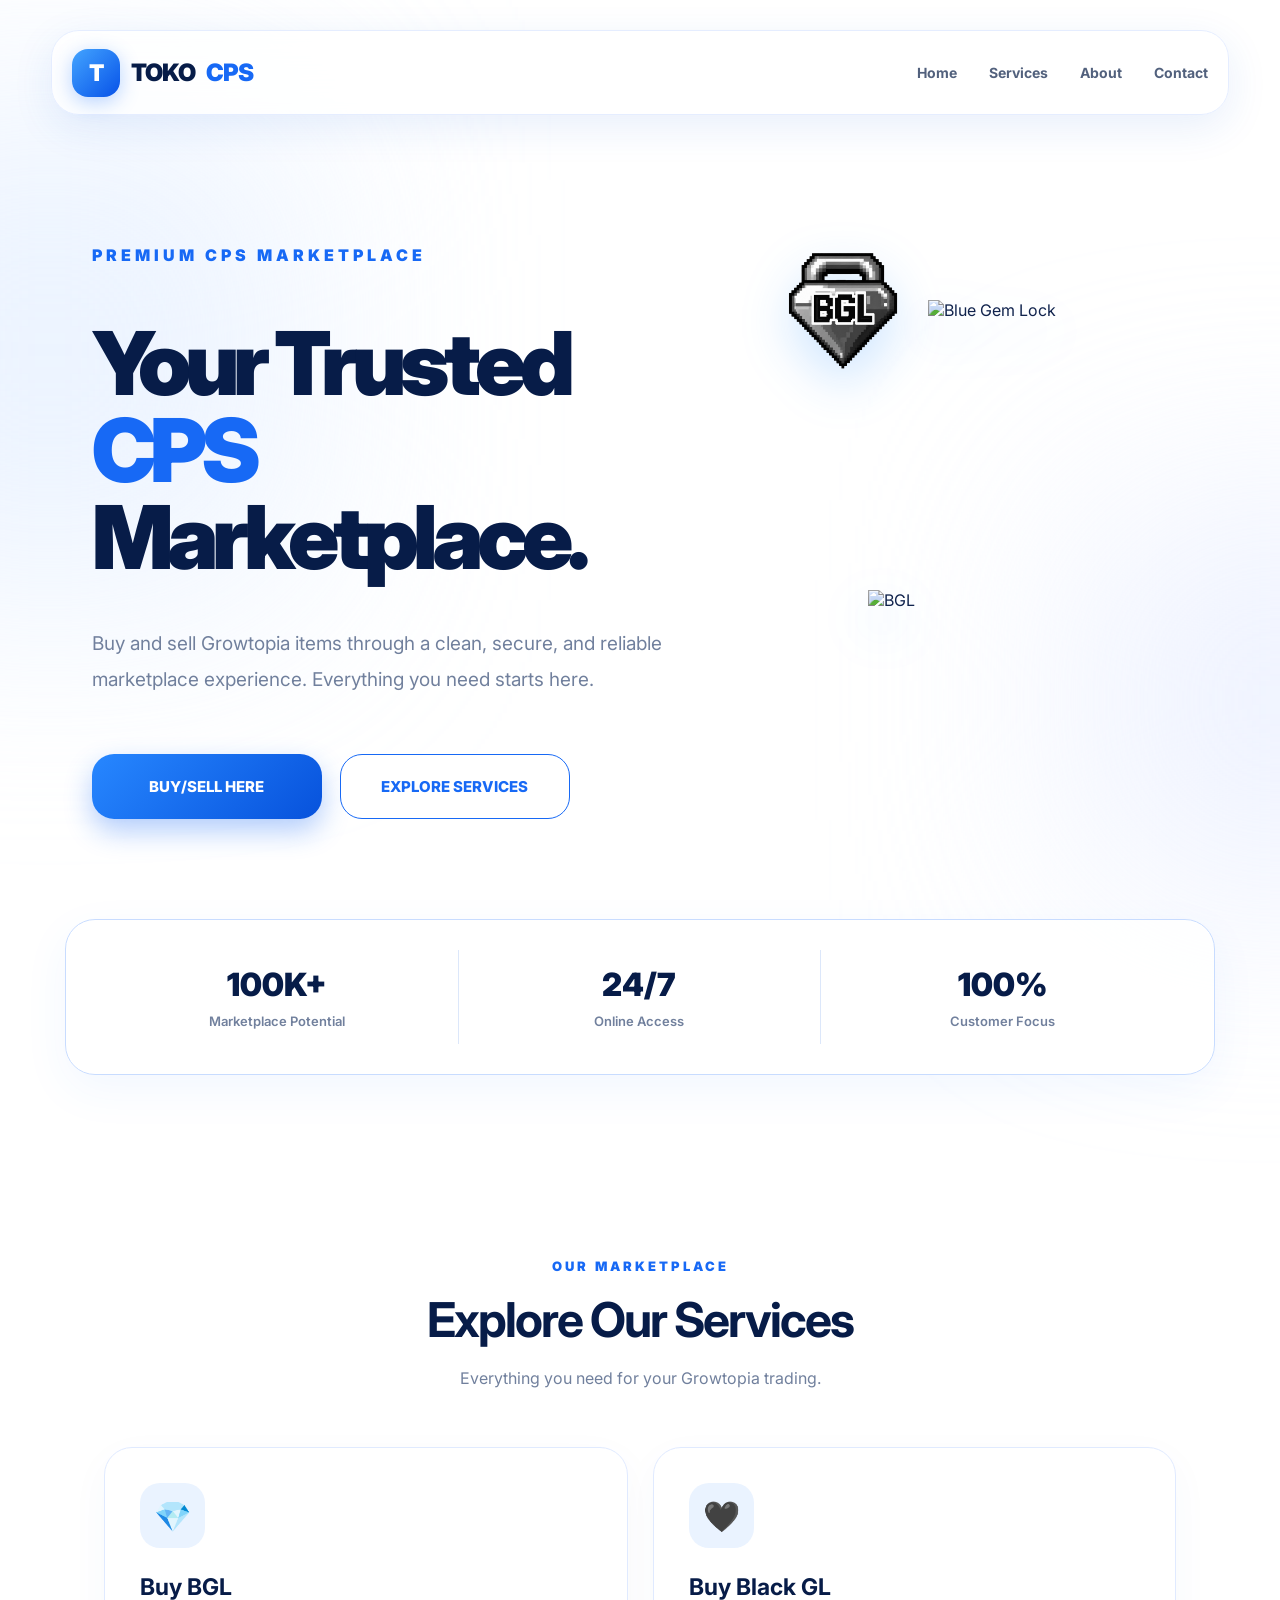
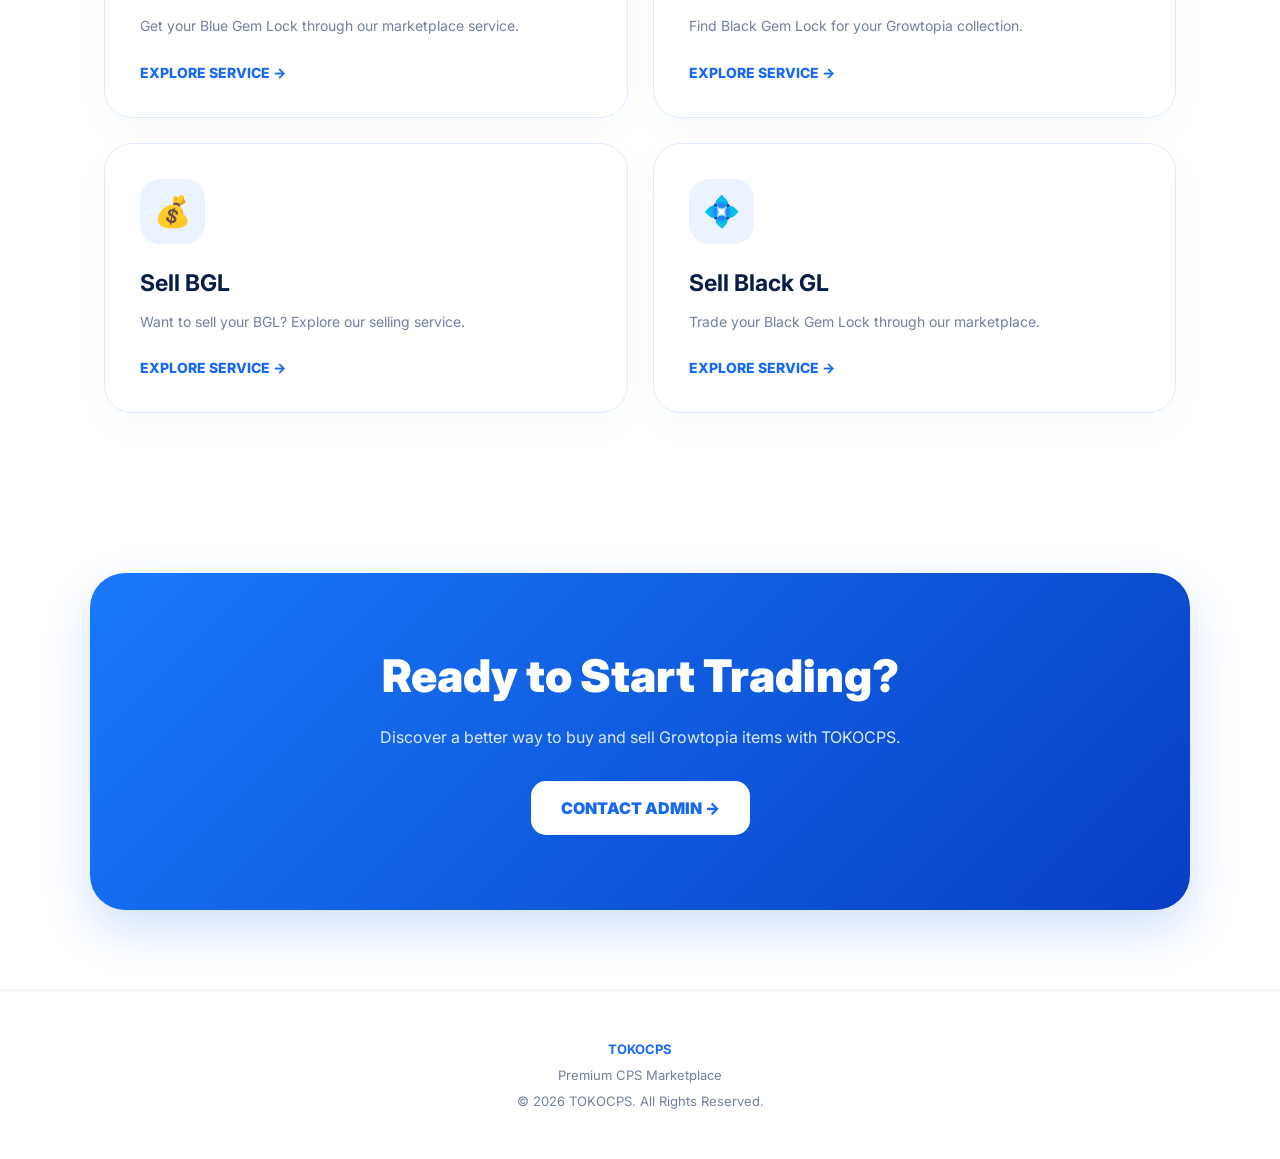
==== indext.html @ e4536896 "Create indext.html" ====
<!DOCTYPE html>
<html lang="id">
<head>
<meta charset="UTF-8">
<meta name="viewport" content="width=device-width, initial-scale=1.0">
<meta name="theme-color" content="#ffffff">

<title>TOKOCPS | Premium CPS Marketplace</title>

<style>
@import url('https://fonts.googleapis.com/css2?family=Inter:wght@400;500;600;700;800;900&display=swap');

:root {
  --blue: #1769f5;
  --blue2: #3999ff;
  --navy: #071c48;
  --text: #10234d;
  --muted: #71809d;
  --white: #ffffff;
}

* {
  margin: 0;
  padding: 0;
  box-sizing: border-box;
}

html {
  scroll-behavior: smooth;
}

body {
  font-family: 'Inter', sans-serif;
  background: #fff;
  color: var(--text);
  overflow-x: hidden;
}

/* BACKGROUND */

body::before {
  content: "";
  position: fixed;
  width: 500px;
  height: 500px;
  top: 100px;
  left: -200px;
  background: #dceaff;
  filter: blur(120px);
  opacity: .55;
  z-index: -1;
}

body::after {
  content: "";
  position: fixed;
  width: 400px;
  height: 400px;
  right: -200px;
  bottom: 0;
  background: #e3eaff;
  filter: blur(120px);
  opacity: .6;
  z-index: -1;
}

/* NAVBAR */

.nav-wrapper {
  position: sticky;
  top: 15px;
  z-index: 100;
  padding: 15px 4%;
}

.navbar {
  max-width: 1250px;
  margin: auto;
  min-height: 85px;
  padding: 12px 20px;
  display: flex;
  align-items: center;
  justify-content: space-between;
  background: rgba(255,255,255,.78);
  backdrop-filter: blur(20px);
  border: 1px solid #e5edff;
  border-radius: 28px;
  box-shadow: 0 12px 40px rgba(30,100,220,.10);
}

.logo {
  display: flex;
  align-items: center;
  gap: 11px;
  font-size: 24px;
  font-weight: 900;
  letter-spacing: -1px;
  color: var(--navy);
}

.logo-icon {
  width: 48px;
  height: 48px;
  border-radius: 16px;
  display: grid;
  place-items: center;
  color: white;
  background: linear-gradient(135deg,#43a4ff,#0752e8);
  box-shadow: 0 5px 20px #277aff55;
  font-size: 23px;
}

.logo span {
  color: var(--blue);
}

.nav-links {
  display: flex;
  align-items: center;
  gap: 32px;
}

.nav-links a {
  text-decoration: none;
  font-size: 14px;
  font-weight: 700;
  color: #52617d;
  transition: .3s;
}

.nav-links a:hover {
  color: var(--blue);
}

.menu-btn {
  border: 1px solid #dce8ff;
  background: #f5f9ff;
  color: var(--blue);
  border-radius: 16px;
  width: 55px;
  height: 55px;
  font-size: 27px;
  cursor: pointer;
  display: none;
}

/* HERO */

.hero {
  max-width: 1250px;
  min-height: 700px;
  margin: auto;
  padding: 130px 6% 100px;
  position: relative;
  display: flex;
  align-items: center;
}

.hero-content {
  max-width: 750px;
  position: relative;
  z-index: 3;
}

.eyebrow {
  color: var(--blue);
  font-size: 16px;
  font-weight: 900;
  letter-spacing: 4px;
  margin-bottom: 55px;
}

.hero h1 {
  color: var(--navy);
  font-size: clamp(48px,8vw,88px);
  line-height: .99;
  letter-spacing: -6px;
  font-weight: 900;
  margin-bottom: 45px;
}

.hero h1 span {
  color: var(--blue);
}

.hero p {
  max-width: 570px;
  color: var(--muted);
  font-size: 19px;
  line-height: 1.9;
  margin-bottom: 55px;
}

.buttons {
  display: flex;
  gap: 18px;
  flex-wrap: wrap;
}

.btn {
  display: inline-flex;
  justify-content: center;
  align-items: center;
  min-width: 230px;
  padding: 22px 28px;
  border-radius: 22px;
  text-decoration: none;
  font-size: 15px;
  font-weight: 800;
  transition: .3s;
}

.btn-primary {
  background: linear-gradient(135deg,#2787ff,#0752dc);
  color: white;
  box-shadow: 0 12px 28px #1769f555;
}

.btn-outline {
  color: var(--blue);
  border: 1.8px solid var(--blue);
  background: white;
}

.btn:hover {
  transform: translateY(-5px);
}

/* FLOATING GEMS */

.gem-area {
  position: absolute;
  right: 3%;
  top: 130px;
  width: 450px;
  height: 450px;
}

.gem {
  position: absolute;
  display: grid;
  place-items: center;
  filter: drop-shadow(0 20px 25px #1685ff35);
  animation: float 4s ease-in-out infinite;
}

.gem img {
  width: 100%;
  height: 100%;
  object-fit: contain;
}

.gem-big {
  width: 300px;
  height: 300px;
  top: 55px;
  right: 0;
}

.gem-small {
  width: 130px;
  height: 130px;
  left: 0;
  top: 0;
  animation-delay: -2s;
}

.gem-mini {
  width: 105px;
  height: 105px;
  bottom: 0;
  left: 90px;
  animation-delay: -1s;
}

@keyframes float {
  0%,100% { transform: translateY(0) rotate(-4deg); }
  50% { transform: translateY(-25px) rotate(5deg); }
}

/* STATS */

.stats {
  max-width: 1150px;
  margin: 0 auto 100px;
  padding: 30px;
  display: grid;
  grid-template-columns: repeat(3,1fr);
  background: rgba(255,255,255,.8);
  border: 1px solid #c8dcff;
  border-radius: 30px;
  box-shadow: 0 15px 45px #337bff10;
}

.stat {
  text-align: center;
  padding: 15px;
  border-right: 1px solid #dce7fa;
}

.stat:last-child {
  border: none;
}

.stat h2 {
  font-size: 32px;
  color: var(--navy);
  font-weight: 900;
}

.stat p {
  font-size: 13px;
  color: var(--muted);
  margin-top: 9px;
  font-weight: 600;
}

/* SERVICES */

.section {
  max-width: 1200px;
  margin: auto;
  padding: 80px 5%;
}

.section-heading {
  text-align: center;
  margin-bottom: 55px;
}

.section-heading small {
  color: var(--blue);
  font-size: 13px;
  font-weight: 900;
  letter-spacing: 3px;
}

.section-heading h2 {
  margin-top: 15px;
  font-size: clamp(32px,5vw,48px);
  color: var(--navy);
  letter-spacing: -2px;
}

.section-heading p {
  color: var(--muted);
  margin-top: 15px;
  line-height: 1.8;
}

.service-grid {
  display: grid;
  grid-template-columns: repeat(2,1fr);
  gap: 25px;
}

.service-card {
  padding: 35px;
  border-radius: 28px;
  border: 1px solid #e0eaff;
  background: white;
  box-shadow: 0 12px 40px #174caa09;
  transition: .3s;
}

.service-card:hover {
  transform: translateY(-8px);
  box-shadow: 0 20px 45px #1769f51a;
}

.service-icon {
  width: 65px;
  height: 65px;
  border-radius: 20px;
  display: grid;
  place-items: center;
  font-size: 30px;
  background: #eaf3ff;
  margin-bottom: 25px;
}

.service-card h3 {
  font-size: 23px;
  margin-bottom: 12px;
  color: var(--navy);
}

.service-card p {
  color: var(--muted);
  line-height: 1.8;
  font-size: 14px;
}

.service-card a {
  display: inline-block;
  margin-top: 25px;
  text-decoration: none;
  color: var(--blue);
  font-weight: 800;
  font-size: 14px;
}

/* CTA */

.cta {
  max-width: 1100px;
  margin: 80px auto;
  padding: 75px 30px;
  text-align: center;
  border-radius: 35px;
  color: white;
  background: linear-gradient(135deg,#1979fa,#073fc4);
  box-shadow: 0 20px 50px #1769f533;
}

.cta h2 {
  font-size: clamp(30px,5vw,45px);
  font-weight: 900;
}

.cta p {
  margin: 20px auto 30px;
  color: #dceaff;
  line-height: 1.8;
}

.cta a {
  display: inline-block;
  background: white;
  color: var(--blue);
  padding: 17px 30px;
  border-radius: 15px;
  text-decoration: none;
  font-weight: 900;
}

/* FOOTER */

footer {
  padding: 45px 20px;
  border-top: 1px solid #e7edfa;
  text-align: center;
  color: var(--muted);
  font-size: 13px;
  line-height: 2;
}

footer strong {
  color: var(--blue);
}

/* MOBILE MENU */

.mobile-menu {
  display: none;
  position: absolute;
  top: 100px;
  left: 5%;
  right: 5%;
  background: white;
  padding: 20px;
  border: 1px solid #e0eaff;
  border-radius: 22px;
  box-shadow: 0 15px 40px #174caa20;
}

.mobile-menu a {
  display: block;
  padding: 15px;
  text-decoration: none;
  color: var(--navy);
  font-weight: 700;
  border-bottom: 1px solid #eef3fc;
}

.mobile-menu a:last-child {
  border: none;
}

.mobile-menu.show {
  display: block;
}

/* RESPONSIVE */

@media(max-width:850px) {
  .nav-links {
    display: none;
  }

  .menu-btn {
    display: block;
  }

  .hero {
    padding-top: 110px;
    min-height: auto;
    padding-bottom: 80px;
  }

  .hero-content {
    max-width: 100%;
  }

  .hero h1 {
    font-size: clamp(48px,11vw,75px);
    letter-spacing: -4px;
  }

  .gem-area {
    position: relative;
    width: 100%;
    height: 280px;
    right: auto;
    top: auto;
    margin: 35px auto 0;
  }

  .hero {
    display: block;
  }

  .gem-big {
    width: 220px;
    height: 220px;
    right: 5%;
    top: 20px;
  }

  .gem-small {
    width: 95px;
    height: 95px;
  }

  .gem-mini {
    width: 80px;
    height: 80px;
    bottom: 5px;
  }

  .stats {
    margin: 0 5% 60px;
    padding: 15px 5px;
  }

  .stat h2 {
    font-size: 22px;
  }

  .stat p {
    font-size: 10px;
  }

  .service-grid {
    grid-template-columns: 1fr;
  }

  .cta {
    margin: 50px 5%;
  }
}

@media(max-width:480px) {
  .nav-wrapper {
    padding: 12px 3%;
  }

  .navbar {
    min-height: 72px;
    border-radius: 22px;
    padding: 10px 14px;
  }

  .logo {
    font-size: 21px;
  }

  .logo-icon {
    width: 43px;
    height: 43px;
  }

  .hero {
    padding: 85px 7% 65px;
  }

  .eyebrow {
    font-size: 11px;
    letter-spacing: 2.5px;
    margin-bottom: 35px;
  }

  .hero h1 {
    font-size: 51px;
    line-height: 1.02;
    letter-spacing: -3.5px;
    margin-bottom: 28px;
  }

  .hero p {
    font-size: 15px;
    line-height: 1.8;
    margin-bottom: 35px;
  }

  .buttons {
    flex-direction: column;
  }

  .btn {
    width: 100%;
    padding: 19px;
  }

  .gem-area {
    height: 230px;
  }

  .gem-big {
    width: 190px;
    height: 190px;
  }

  .section {
    padding: 60px 6%;
  }

  .service-card {
    padding: 27px;
  }
}
</style>
</head>

<body>

<!-- NAVBAR -->

<div class="nav-wrapper">
  <nav class="navbar">

    <div class="logo">
      <div class="logo-icon">T</div>
      TOKO<span>CPS</span>
    </div>

    <div class="nav-links">
      <a href="#home">Home</a>
      <a href="#services">Services</a>
      <a href="#about">About</a>
      <a href="#contact">Contact</a>
    </div>

    <button class="menu-btn" onclick="toggleMenu()">☰</button>

  </nav>

  <div class="mobile-menu" id="mobileMenu">
    <a href="#home" onclick="toggleMenu()">Home</a>
    <a href="#services" onclick="toggleMenu()">Services</a>
    <a href="#about" onclick="toggleMenu()">About</a>
    <a href="#contact" onclick="toggleMenu()">Contact</a>
  </div>
</div>

<!-- HERO -->

<section class="hero" id="home">

  <div class="hero-content">

    <div class="eyebrow">
      PREMIUM CPS MARKETPLACE
    </div>

    <h1>
      Your Trusted<br>
      <span>CPS</span><br>
      Marketplace.
    </h1>

    <p>
      Buy and sell Growtopia items through a clean,
      secure, and reliable marketplace experience.
      Everything you need starts here.
    </p>

    <div class="buttons">
      <a href="#services" class="btn btn-primary">
        BUY/SELL HERE
      </a>

      <a href="#about" class="btn btn-outline">
        EXPLORE SERVICES
      </a>
    </div>

  </div>

  <div class="gem-area">

    <!-- Ganti URL gambar dengan gambar milikmu -->

    <div class="gem gem-big">
      <img src="logo-bgl.png" alt="Blue Gem Lock">
    </div>

    <div class="gem gem-small">
      <img src="logo-black.png" alt="Black Gem Lock">
    </div>

    <div class="gem gem-mini">
      <img src="logo-bgl.png" alt="BGL">
    </div>

  </div>

</section>

<!-- STATS -->

<section class="stats" id="about">

  <div class="stat">
    <h2>100K+</h2>
    <p>Marketplace Potential</p>
  </div>

  <div class="stat">
    <h2>24/7</h2>
    <p>Online Access</p>
  </div>

  <div class="stat">
    <h2>100%</h2>
    <p>Customer Focus</p>
  </div>

</section>

<!-- SERVICES -->

<section class="section" id="services">

  <div class="section-heading">
    <small>OUR MARKETPLACE</small>
    <h2>Explore Our Services</h2>
    <p>
      Everything you need for your Growtopia trading.
    </p>
  </div>

  <div class="service-grid">

    <div class="service-card">
      <div class="service-icon">💎</div>
      <h3>Buy BGL</h3>
      <p>
        Get your Blue Gem Lock through our
        marketplace service.
      </p>
      <a href="#contact">EXPLORE SERVICE →</a>
    </div>

    <div class="service-card">
      <div class="service-icon">🖤</div>
      <h3>Buy Black GL</h3>
      <p>
        Find Black Gem Lock for your
        Growtopia collection.
      </p>
      <a href="#contact">EXPLORE SERVICE →</a>
    </div>

    <div class="service-card">
      <div class="service-icon">💰</div>
      <h3>Sell BGL</h3>
      <p>
        Want to sell your BGL?
        Explore our selling service.
      </p>
      <a href="#contact">EXPLORE SERVICE →</a>
    </div>

    <div class="service-card">
      <div class="service-icon">💠</div>
      <h3>Sell Black GL</h3>
      <p>
        Trade your Black Gem Lock
        through our marketplace.
      </p>
      <a href="#contact">EXPLORE SERVICE →</a>
    </div>

  </div>

</section>

<!-- CTA -->

<section class="cta" id="contact">

  <h2>Ready to Start Trading?</h2>

  <p>
    Discover a better way to buy and sell
    Growtopia items with TOKOCPS.
  </p>

  <a href="https://wa.me/628XXXXXXXXXX">
    CONTACT ADMIN →
  </a>

</section>

<!-- FOOTER -->

<footer>
  <strong>TOKOCPS</strong><br>
  Premium CPS Marketplace<br>
  © 2026 TOKOCPS. All Rights Reserved.
</footer>

<script>
function toggleMenu() {
  document.getElementById("mobileMenu")
    .classList.toggle("show");
}

document.querySelectorAll('a[href^="#"]').forEach(link => {
  link.addEventListener("click", function(e) {
    const target = document.querySelector(this.getAttribute("href"));
    if (target) {
      e.preventDefault();
      target.scrollIntoView({ behavior: "smooth" });
    }
  });
});
</script>

</body>
</html>
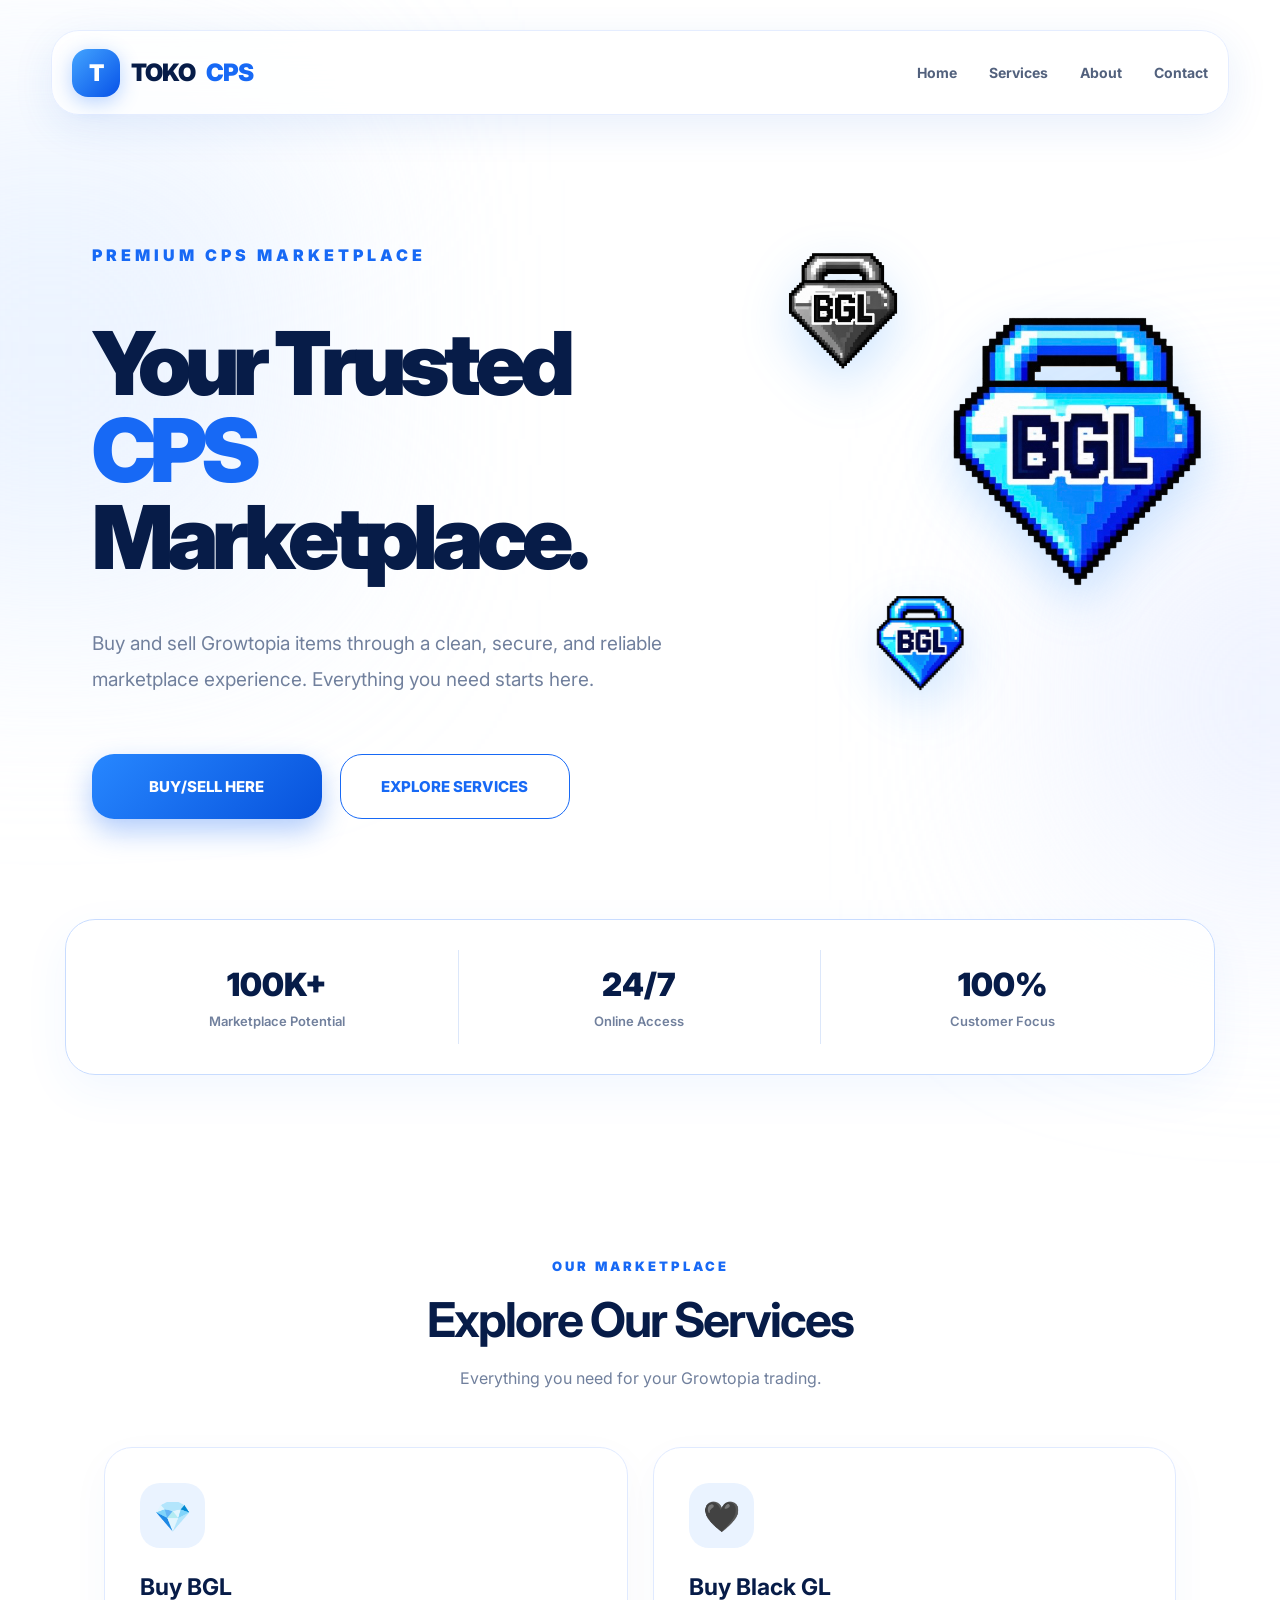
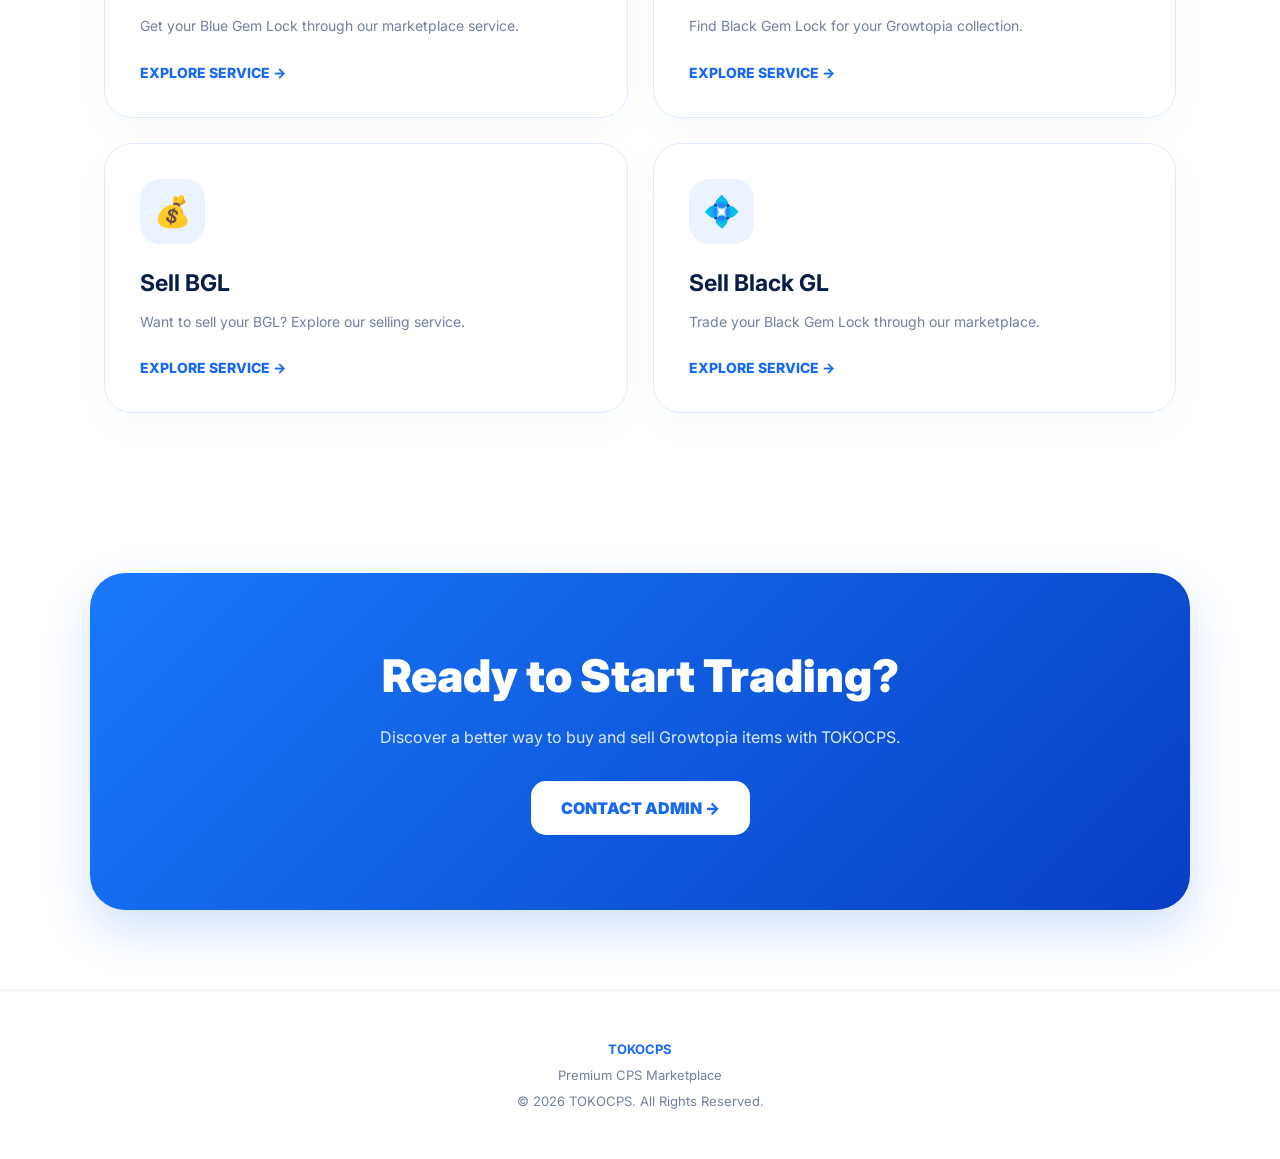
==== commit 4da766a0: "Update indext.html" ====
--- a/indext.html
+++ b/indext.html
@@ -703,7 +703,7 @@
     <!-- Ganti URL gambar dengan gambar milikmu -->
 
     <div class="gem gem-big">
-      <img src="logo-bgl.png" alt="Blue Gem Lock">
+      <img src="logo-bgl-black.png" alt="Blue Gem Lock">
     </div>
 
     <div class="gem gem-small">
@@ -711,7 +711,7 @@
     </div>
 
     <div class="gem gem-mini">
-      <img src="logo-bgl.png" alt="BGL">
+      <img src="logo-bgl-black.png" alt="BGL">
     </div>
 
   </div>
